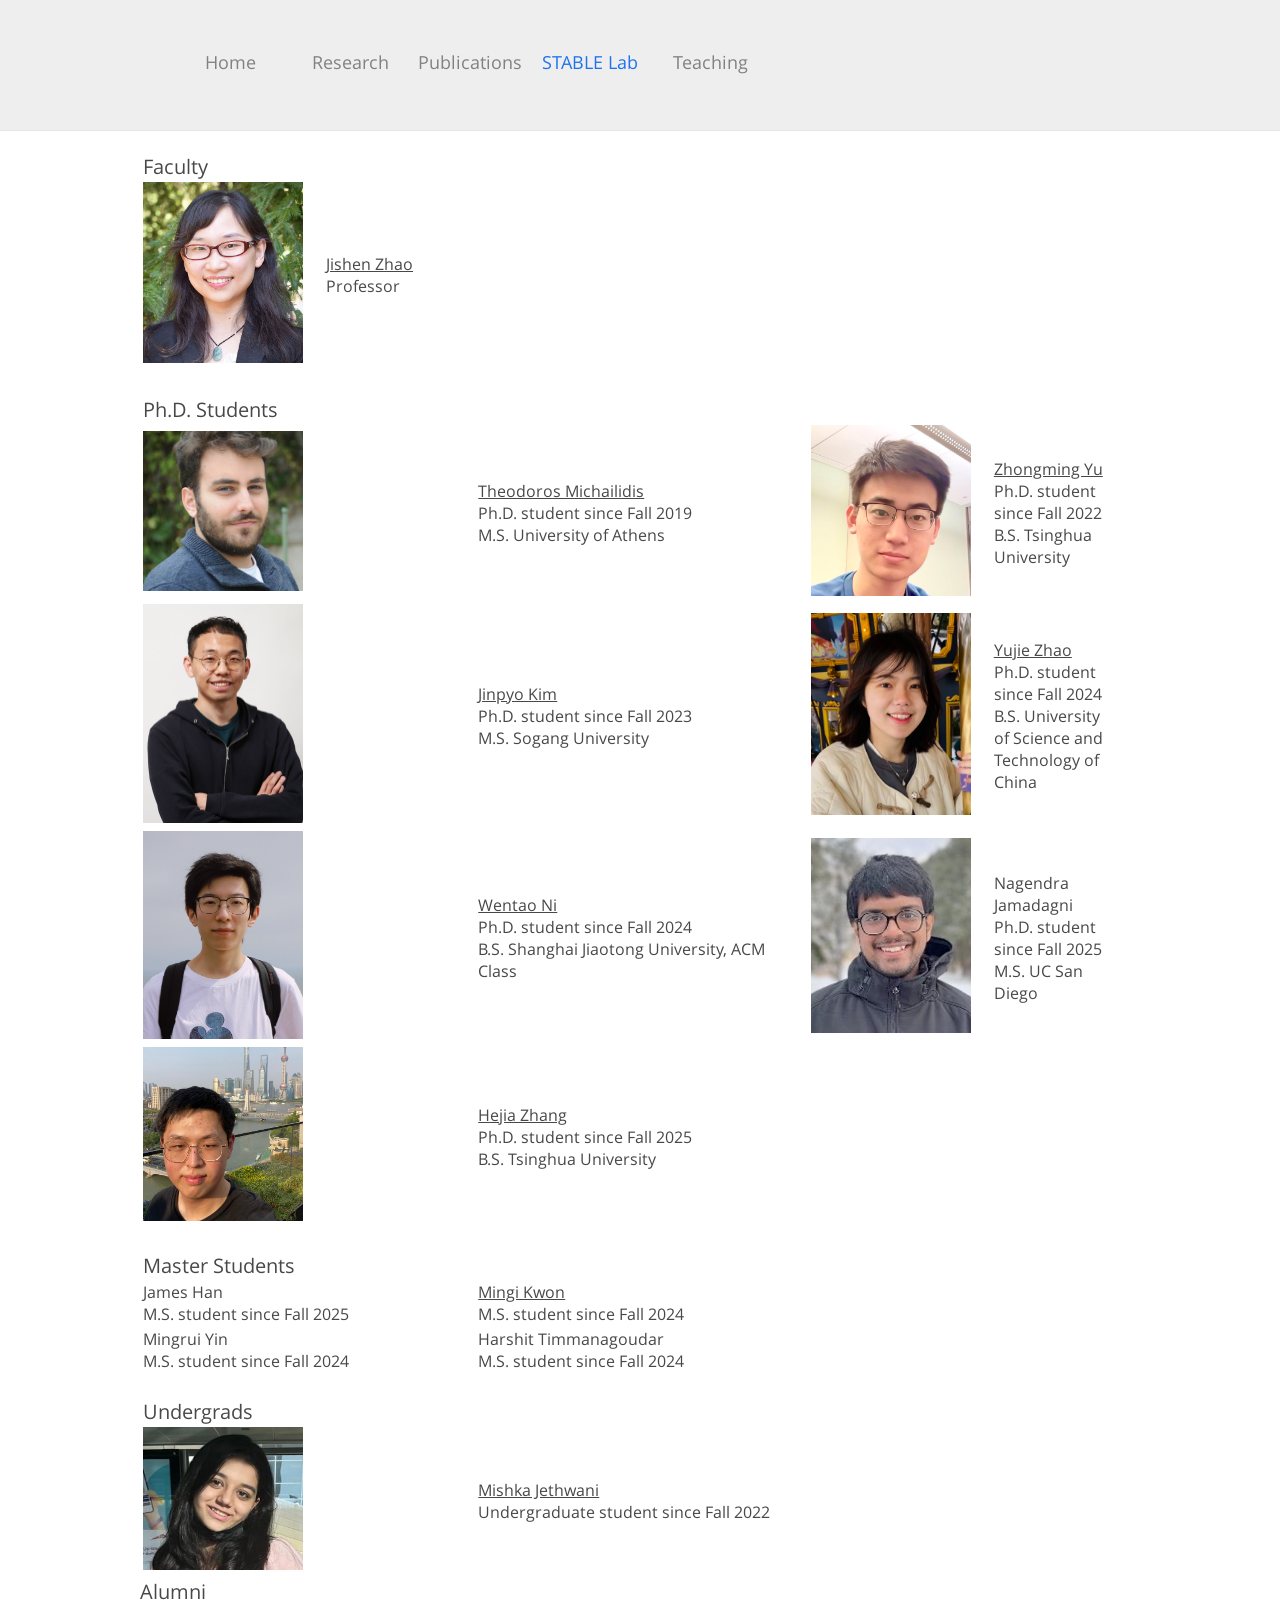
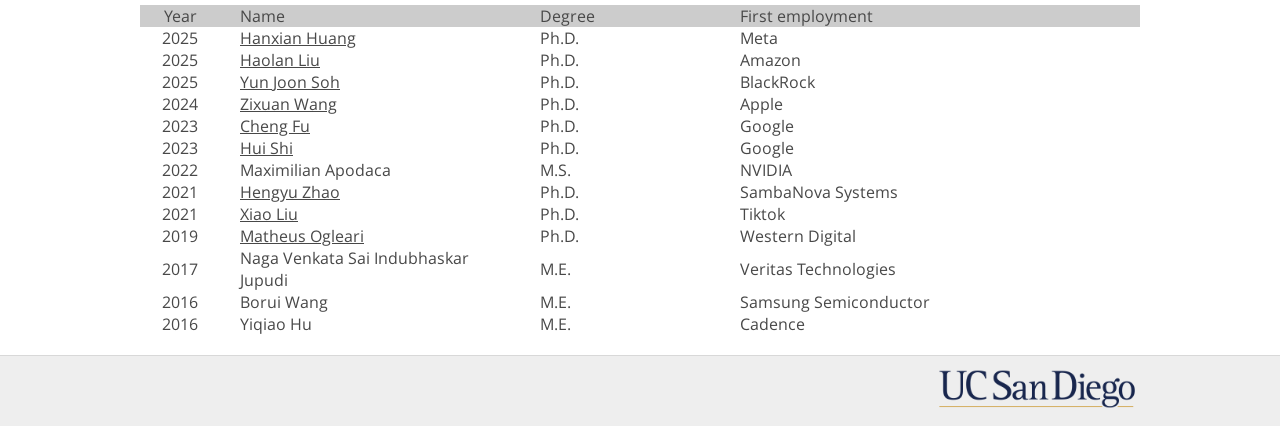
==== lab.html @ 48b16930 "rename people tag and page to lab" ====
<!DOCTYPE HTML>
<!-- Website template by freewebsitetemplates.com -->
<html>
<head>
	<meta charset="UTF-8">
	<title>STABLE Lab</title>
	<link rel="stylesheet" href="css/style.css" type="text/css">
</head>
<body>
	<div id="header">
		<div>
			<ul id="navigation">
				<li>
					<a href="index.html">Home</a>
				</li>
				<li>
					<a href="research.html">Research</a>
				</li>
				<li>
					<a href="publications.html">Publications</a>
				</li>
				<!-- <li>
					<a href="news.html">News</a>
				</li> -->
				<li class="active">
					<a href="lab.html">STABLE Lab</a>
				</li>
				<li>
					<a href="teaching.html">Teaching</a>
				</li>
			</ul>
		</div>
	</div>
	<div id="contents">
		<div>
			<table class="people-table">
				<tr>
					<td class="td-heading">Faculty </td>
				</tr>
				<tr>
					<td>
						<img width="160" src="images/jishen2.jpg"></img>
					</td>
					<td>
						<a href="index.html">Jishen Zhao</a><br>
						Professor
					</td>
				</tr>
			</table>
		</div>
		<div>
			<table class="people-table">
				<tr>
					<td height="20px"></td>
				</tr>
				<tr>
					<td class="td-heading">Ph.D. Students </td>
				</tr>
				<tr>
					<td width="15%">
						<img width="160" src="images/students/Theodoros.jpg"></img>
					</td>
					<td width="35%">
					        <a href="https://tmichailidis.github.io/">Theodoros Michailidis</a><br>
						Ph.D. student since Fall 2019<br>
						M.S. University of Athens
					</td>
					<td width="15%">
						<img width="160" src="images/students/Zhongming.jpg"></img>
					</td>
					<td width="35%">
						<a href="https://fishmingyu.github.io/">Zhongming Yu</a><br>
						Ph.D. student since Fall 2022<br>
						B.S. Tsinghua University
					</td>
				</tr>
				<tr>
					<td width="15%">
                        <img width="160" src="images/students/Jinpyo.jpg"></img>
                    </td>
                    <td width="35%">
                        <a href="https://jinpyo-cs.github.io/">Jinpyo Kim</a><br>
                        Ph.D. student since Fall 2023<br>
                        M.S. Sogang University
                    </td>
                    <td width="15%">
                        <img width="160" src="images/students/YujieZhao.jpg"></img>
                    </td>
                    <td width="35%">
                        <a href="https://norahyujiezhao.github.io/">Yujie Zhao</a><br>
                        Ph.D. student since Fall 2024<br>
                        B.S. University of Science and Technology of China
                    </td>
                </tr>
				<tr>
                    <td width="15%">
                        <img width="160" src="images/students/WentaoNi.jpg"></img>
                    </td>
					<td width="35%">
                        <a href="https://wennitao.github.io/">Wentao Ni</a><br>
                        Ph.D. student since Fall 2024<br>
                        B.S. Shanghai Jiaotong University, ACM Class
                    </td>
					<td width="15%">
                       <img width="160" src="images/students/NagendraJamadagni.jpg"></img>
                    </td>
					<td width="35%">
                        <a>Nagendra Jamadagni</a><br>
                        Ph.D. student since Fall 2025<br>
                        M.S. UC San Diego
                    </td>
				</tr>
                <tr>
                    <td width="15%">
                       <img width="160" src="images/students/HejiaZhang.jpg"></img>
                    </td>
					<td width="35%">
                        <a href="https://hejiaz2023.github.io/">Hejia Zhang</a><br>
                        Ph.D. student since Fall 2025<br>
                        B.S. Tsinghua University
                    </td>
				</tr>
				<tr>
					<td height="20px"></td>
				</tr>
				<tr>
					<td class="td-heading">Master Students </td>
				</tr>
				<tr>   
                    <td width="35%">                                                                                                                  
                       <a>James Han</a><br>                                                                                                    
                       M.S. student since Fall 2025<br>
                    </td>  
                    <td width="35%">                                                                                                                  
                       <a href="https://www.linkedin.com/in/mingikwon00/">Mingi Kwon</a><br>
                       M.S. student since Fall 2024<br>
                    </td> 
				</tr>
                <tr>                                                                                                                          
                    <td width="35%">                                                                                                                  
                       <a>Mingrui Yin</a><br>                                                                                                    
                       M.S. student since Fall 2024<br>
                    </td> 
                    <td width="35%">                                                                                                                  
                       <a>Harshit Timmanagoudar</a><br>                                                                                                    
                       M.S. student since Fall 2024<br>
                    </td> 
				</tr>
				<tr>
					<td height="20px"></td>
				</tr>
				<tr>
					<td class="td-heading">Undergrads</td>
				</tr>
				<tr>
					<td width="15%">
						<img width="160" src="images/students/MishkaJethwani.jpg"></img>
					</td>
					<td width="35%">
						<a href="https://www.linkedin.com/in/mishka-jethwani/">Mishka Jethwani</a><br>
                                                Undergraduate student since Fall 2022<br>
					</td>
				</tr>
			</table>
		</div>
		<div>
			<table class="people-table" cellpadding="0" style="border-collapse: collapse;">
				<tr>
					<td class="td-heading">Alumni </td>
				</tr>
				<tr bgcolor="#CCCCCC">
					<td width="10%" align="center"> Year </td>
					<td width="30%"> Name </td>
					<td width="20%"> Degree </td>
					<td width="40%"> First employment</td>
				</tr>
				<tr>
                                        <td width="10%" align="center"> 2025 </td>
                                        <td width="30%"> <a href="https://hanxian97.github.io/"> Hanxian Huang </a></td>
                                        <td width="20%"> Ph.D. </td>
                                        <td width="40%"> Meta</td>
                                </tr>
				<tr>
                                        <td width="10%" align="center"> 2025 </td>
                                        <td width="30%"> <a href="https://www.linkedin.com/in/haolan-liu-734343145/"> Haolan Liu </a></td>
                                        <td width="20%"> Ph.D. </td>
                                        <td width="40%"> Amazon</td>
                                </tr>
				<tr>
                                        <td width="10%" align="center"> 2025 </td>
                                        <td width="30%"> <a href="https://www.yunjoonsoh.info/"> Yun Joon Soh </a></td>
                                        <td width="20%"> Ph.D. </td>
                                        <td width="40%"> BlackRock</td>
                                </tr>
				<tr>
                                        <td width="10%" align="center"> 2024 </td>
                                        <td width="30%"> <a href="https://www.zixuan.wang/"> Zixuan Wang </a></td>
                                        <td width="20%"> Ph.D. </td>
                                        <td width="40%"> Apple</td>
                                </tr>
				<tr>
                                        <td width="10%" align="center"> 2023 </td>
                                        <td width="30%"> <a href="https://chengfu0118.github.io/"> Cheng Fu </a></td>
                                        <td width="20%"> Ph.D. </td>
                                        <td width="40%"> Google</td>
                                </tr>
				 <tr>
                                        <td width="10%" align="center"> 2023 </td>
                                        <td width="30%"> <a href="https://www.linkedin.com/in/huishi1992/"> Hui Shi </a></td>
                                        <td width="20%"> Ph.D. </td>
                                        <td width="40%"> Google</td>
                                </tr>
				<tr>
                                        <td width="10%" align="center"> 2022 </td>
                                        <td width="30%"> <a> Maximilian Apodaca </a></td>
                                        <td width="20%"> M.S. </td>
                                        <td width="40%"> NVIDIA</td>
                                </tr>
				<tr>
					<td width="10%" align="center"> 2021 </td>
					<td width="30%"> <a href="https://hengyuzhao.weebly.com/">Hengyu Zhao</a></td>
					<td width="20%"> Ph.D. </td>
					<td width="40%"> SambaNova Systems</td>
				</tr>
				<tr>
					<td width="10%" align="center"> 2021 </td>
					<td width="30%"> <a href="http://cseweb.ucsd.edu/~x1liu/">Xiao Liu</a></td>
					<td width="20%"> Ph.D. </td>
					<td width="40%"> Tiktok</td>
				</tr>
				<tr>
					<td width="10%" align="center"> 2019 </td>
					<td width="30%"> <a href="https://users.soe.ucsc.edu/~mogleari/">Matheus Ogleari</a></td>
					<td width="20%"> Ph.D. </td>
					<td width="40%"> Western Digital</td>
				</tr>
				<tr>
					<td width="10%" align="center"> 2017 </td>
					<td width="30%"> Naga Venkata Sai Indubhaskar Jupudi </td>
					<td width="20%"> M.E. </td>
					<td width="40%"> Veritas Technologies </td>
				</tr>
				<tr>
					<td width="10%" align="center"> 2016 </td>
					<td width="30%"> Borui Wang </td>
					<td width="20%"> M.E. </td>
					<td width="40%"> Samsung Semiconductor </td>
				</tr>
				<tr>
					<td width="10%" align="center"> 2016 </td>
					<td width="30%"> Yiqiao Hu </td>
					<td width="20%"> M.E. </td>
					<td width="40%"> Cadence </td>
				</tr>
			</table>
		</div>
	</div>
	<div id="footer">
		<div class="clearfix">
			<table width="100%">
				<tr>
					<td align="right"><a href="http://www.ucsc.edu/"><img width="200" src="images/logo_UCSD.png"></img></a></td>
			</table>
		</div>
	</div>
	
	<!-- Start of StatCounter Code for Default Guide -->
	<script type="text/javascript">
	 var sc_project=6189261; 
	 var sc_invisible=1; 
	 var sc_security="7d77b3cb"; 
	 var scJsHost = (("https:" == document.location.protocol) ?
	 "https://secure." : "http://www.");
	 document.write("<sc"+"ript type='text/javascript' src='" +
	 scJsHost+
	 "statcounter.com/counter/counter.js'></"+"script>");
	</script>
	<noscript><div class="statcounter"><a title="shopify
	analytics ecommerce" href="http://statcounter.com/shopify/"
	target="_blank"><img class="statcounter"
	src="http://c.statcounter.com/6189261/0/7d77b3cb/1/"
	alt="shopify analytics ecommerce"></a></div></noscript>
	<!-- End of StatCounter Code for Default Guide -->
</body>
</html>
---- css/style.css ----
/* Website template by freewebsitetemplates.com */
@font-face {
	font-family: 'OpenSans';
	src: url('../fonts/OpenSans-Regular.eot');
	src: local('☺'), url('../fonts/OpenSans-Regular.woff') format('woff'), url('../fonts/OpenSans-Regular.ttf') format('truetype'), url('../fonts/OpenSans-Regular.svg') format('svg');
	font-weight: normal;
	font-style: normal;
}
@font-face {
	font-family: 'Play';
	src: url('../fonts/Play-Regular.eot');
	src: local('☺'), url('../fonts/Play-Regular.woff') format('woff'), url('../fonts/Play-Regular.ttf') format('truetype'), url('../fonts/Play-Regular.svg') format('svg');
	font-weight: normal;
	font-style: normal;
}
body {
	background-color: #fff;
	font-family: 'OpenSans';
	margin: 0;
}
img {
	border: 0;
}
.clearfix:after, #contents:after {
	clear:both;
	content:"";
	display:block;
	height:1%;
	line-height:0;
	visibility:hidden;
}
.btn {
	background: url(../images/bg-button.png) no-repeat;
	background-position: 0 -70px;
	color: #fff;
	display: inline-block;
	font: 24px/60px 'OpenSans';
	height: 60px;
	width: 230px;
	text-align: center;
	text-decoration: none;
	text-transform: uppercase;
}
.btn:hover {
	background-position: 0 0;
}
/*------------------------------ HEADER ------------------------------*/
#header {
	background-color: #eee;
	border-bottom: 1px solid #e6e6e6;
	padding: 27px 0;
}
#header > div, #footer > div {
	width: 1000px;
	margin: 0 auto;
	padding: 0 20px;
}
/** Logo **/
#header .logo {
	float: left;
	margin-right: 20px;
}
#header .logo a {
	background: url(../images/ucsclogo.png) no-repeat center top;
	color: #000;
	display: block;
	font: 15px/30px 'Play';
	height: 20px;
	width: 76px;
	padding-top: 68px;
	text-decoration: none;
	text-transform: uppercase;
}
/** Navigation **/
#navigation {
	display: inline-block;
	list-style: none;
	line-height: 10px;
	margin: 30px;
	padding: 0;
}
#navigation ul {
	display: inline-block;
	list-style: none;
	margin: 30px;
	padding: 0;
}
#navigation li {
	float: left;
	width: 120px;
	text-align: center;
}
#navigation li a {
	color: #818181;
	font-size: 18px;
	line-height: 10px;
	text-decoration: none;
}
#navigation li a:hover {
	color: #000;
}
#navigation li.active a {
	color: #1f72ef;
}


#adbox {
	background: url(../images/bg-adbox.jpg) repeat-x left top;
	height: 380px;
	padding: 60px 0;
}
#adbox > div {
	width: 800px;
	margin: 0 auto;
	padding: 0 80px;
}
#adbox > div img {
	float: right;
	margin-left: 60px;
}
#adbox h1, #adbox h2 {
	color: #2c2c2c;
	font-size: 60px;
	line-height: 60px;
	margin: 0;
	text-transform: uppercase;
}
#adbox h2 {
	font-size: 30px;
	line-height: 36px;
	text-transform: none;
}
#adbox p {
	font-size: 16px;
	line-height: 24px;
	margin: 0;
}
#adbox p span {
	display: block;
	font-size: 12px;
	width: 360px;
	padding: 24px 0;
	text-align: center;
}
#adbox p span b {
	font-weight: normal;
	display: block;
	width: 256px;
}
/*------------------------------ CONTENTS ------------------------------*/
#contents {
	min-height: 600px;
	width: 1000px;
	margin: 0 auto;
	padding: 20px 0px;
}
h1 {
	color: #3e3e3e;
	font-size: 30px;
	font-weight: normal;
	line-height: 30px;
	margin: 0 0 30px;
}
h2 {
	color: #2c2c2c;
	font-size: 24px;
	font-weight: normal;
	line-height: 24px;
	margin: 0 0 12px;
}
p {
	color: #585858;
	font-size: 16px;
	line-height: 24px;
	margin: 0 0 10px;
}
p a {
	color: #585858;
}
p a:hover {
	color: #000;
}
li a {
	color: #484848;
}
li a:hover {
	color: #000;
}
td {
	color: #484848;
}
td a {
	color: #484848;
}
td a:hover {
	color: #000;
}
#tagline h1 {
	margin-left: 20px;
}
#tagline > div {
	float: left;
	width: 400px;
	margin: 0 10px;
}
#contents .photo {
	float:left;
	width: 350px;
	margin: 0 auto;
	color: #585858;
	font-size: 12px;
}
.photo > a {
	color: #585858;
	font-size: 12px;
}
.photo > div {
	display: inline-block;
	margin: 0 0 0px;
}
.photo > div img {
	float: left;
	margin-right: 50px;
	margin-top: 0px;
}
#contents .info {
	float:left;
	width:650px;
	height:100%;
}
#contents .research {
	float:left;
	width:650px;
	height:100%;
}
#contents .recent-news {
	width: 1000px;
	margin: 0 auto;
}
.recent-news > ul {
	margin: 0;
	color: #585858;
	font-size: 16px;
}
#contents .selected-publications {
	width: 1000px;
	margin: 0 auto;
}
.selected-publications > ul {
	margin: 0;
	color: #585858;
	font-size: 16px;
}
.news li {
	list-style: none;
	margin: 0;
}
.news-time{
	font-size: 20px;
	padding-top: 10px;
	padding-bottom: 10px;
}
.news-item{
	padding-left: 20px;
}
.people-table td{
	padding-right: 20px;
	padding-top: 0;
}
.td-heading{
	padding-bottom: 0px;
	padding-top: 0;
	font-size: 20px;
}
.class-title {
	font-size: 20px;
}
/*

#contents .features {
	width: 1000px;
	margin: 0 auto;
}
.features > div {
	display: inline-block;
	margin: 0 0 30px;
}
.features > div img {
	float: left;
	margin-right: 20px;
	margin-top: 36px;
}
.date {
	float: left;
	height: 78px;
	width: 70px;
	margin-right: 20px;
	border: 1px solid #d5d5d5;
	text-align: center;
}
.date p {
	margin: 12px 0 0;
}
.date p span {
	display: block;
	font-size: 30px;
	margin-bottom: 6px;
}
.author {
	color: #585858;
	display: block;
	font-size: 12px;
}
.more {
	background-color: #727272;
	color: #fff;
	display: inline-block;
	font-size: 14px;
	line-height: 30px;
	width: 100px;
	text-align: center;
	text-decoration: none;
}
.more:hover, .message input[type='submit']:hover {
	background-color: #f99600;
	color: #000;
}
*/
/** main **/
/*
.main {
	float: left;
	background: url(../images/divider.png) repeat-y right top;
	min-height: 100px;
	width: 620px;
	padding-right: 24px;
}
.main h1, .sidebar h1 {
	margin: 0 0 12px;
	position: relative;
	top: -18px;
}
.main h2 span {
	display: block;
	font-size: 12px;
}
*/
/** sidebar **/
/*
.sidebar {
	float: left;
	min-height: 848px;
	width: 216px;
	margin-left: 20px;
}
.sidebar ul, .news {
	list-style: none;
	margin: 0;
	padding: 0;
}
.news li {
	border-top: 1px solid #d5d5d5;
	padding: 24px 30px 0 100px;
	position: relative;
}
.news li .date {
	float: none;
	position: absolute;
	left: 0;
	top: 30px;
}
.news li > p span, .post > span {
	display: block;
	text-align: right;
}
.posts {
	border-top: 1px solid #d5d5d5;
}
.posts li {
	border-bottom: 1px solid #d5d5d5;
	padding: 24px 10px 0;
}
.posts li p {
	font-size: 14px;
}
.posts li .title {
	font-size: 16px;
	font-weight: normal;
	margin: 0 0 12px;
}
.posts li .title a {
	color: #2c2c2c;
	font-size: 16px;
	text-decoration: none;
}
.post {
	width: 785px;
	margin: 0 auto;
}
.post h1 {
	padding-top: 12px;
}
#about {
	width: 740px;
	margin: 0 auto;
}
#about h1, .section h1 {
	border-bottom: 1px solid #e0e0e0;
	padding-bottom: 12px;
}
.section {
	float: left;
	width: 390px;
	margin-right: 50px;
}
.section h1 {
	margin-bottom: 18px;
}
.message input[type='text'], .message textarea {
	color: #aeaeae;
	font-size: 13px;
	height: 33px;
	line-height: 33px;
	width: 380px;
	border: 1px solid #d5d5d5;
	margin: 0 0 6px;
	padding: 0 4px;
}
.message textarea {
	height: 175px;
	overflow: auto;
	resize: none;
}
.message input[type='submit'] {
	float: right;
	background-color: #818181;
	color: #d5d5d5;
	cursor: pointer;
	font: 13px/30px Arial, Helvetica, sans-serif;
	height: 30px;
	border: 0;
	margin: 0;
	padding: 0 10px;
}
.contact {
	background-color: #f8f8f8;
	width: 270px;
	padding: 124px 60px;
	text-align: center;
}
.contact p span {
	color: #2c2c2c;
	display: block;
	font-size: 30px;
	line-height: 36px;
	padding: 18px 0;
}
*/
/*------------------------------ PUBLICATION ------------------------------*/
.publication li{
/*	font-weight: bold;*/
	color: #585858;
	font-size: 16px;
}
.bib-venue{
	font-style: italic;
	color: #585858;
	font-size: 16px;
}
.award {
	color: #ff0000
}
.code {
        color: #3498db 
}
/*------------------------------ FOOTER ------------------------------*/
#footer {
	background-color: #eee;
	border-top: 1px solid #d8d8d8;
	padding: 10px 0;
}
#footer p {
	font-size: 12px;
	line-height: 10px;
	padding-left: 10px;
}
#footer td {
	font-size: 12px;
}
#connect {
	float: right;
	display: inline-block;
	margin-right: 30px;
}
/*
#connect a {
	background: url(../images/icons.png) no-repeat;
	display: inline-block;
	height: 30px;
	width: 30px;
	margin: 0 10px;
}
#connect a.googleplus {
	background-position: 0 -40px;
}
#connect a.twitter {
	background-position: 0 -80px;
}
#connect a.tumbler {
	background-position: 0 -120px;
}
#connect a.facebook:hover {
	background-position: -40px 0;
}
#connect a.googleplus:hover {
	background-position: -40px -40px;
}
#connect a.twitter:hover {
	background-position: -40px -80px;
}
#connect a.tumbler:hover {
	background-position: -40px -120px;
}
*/
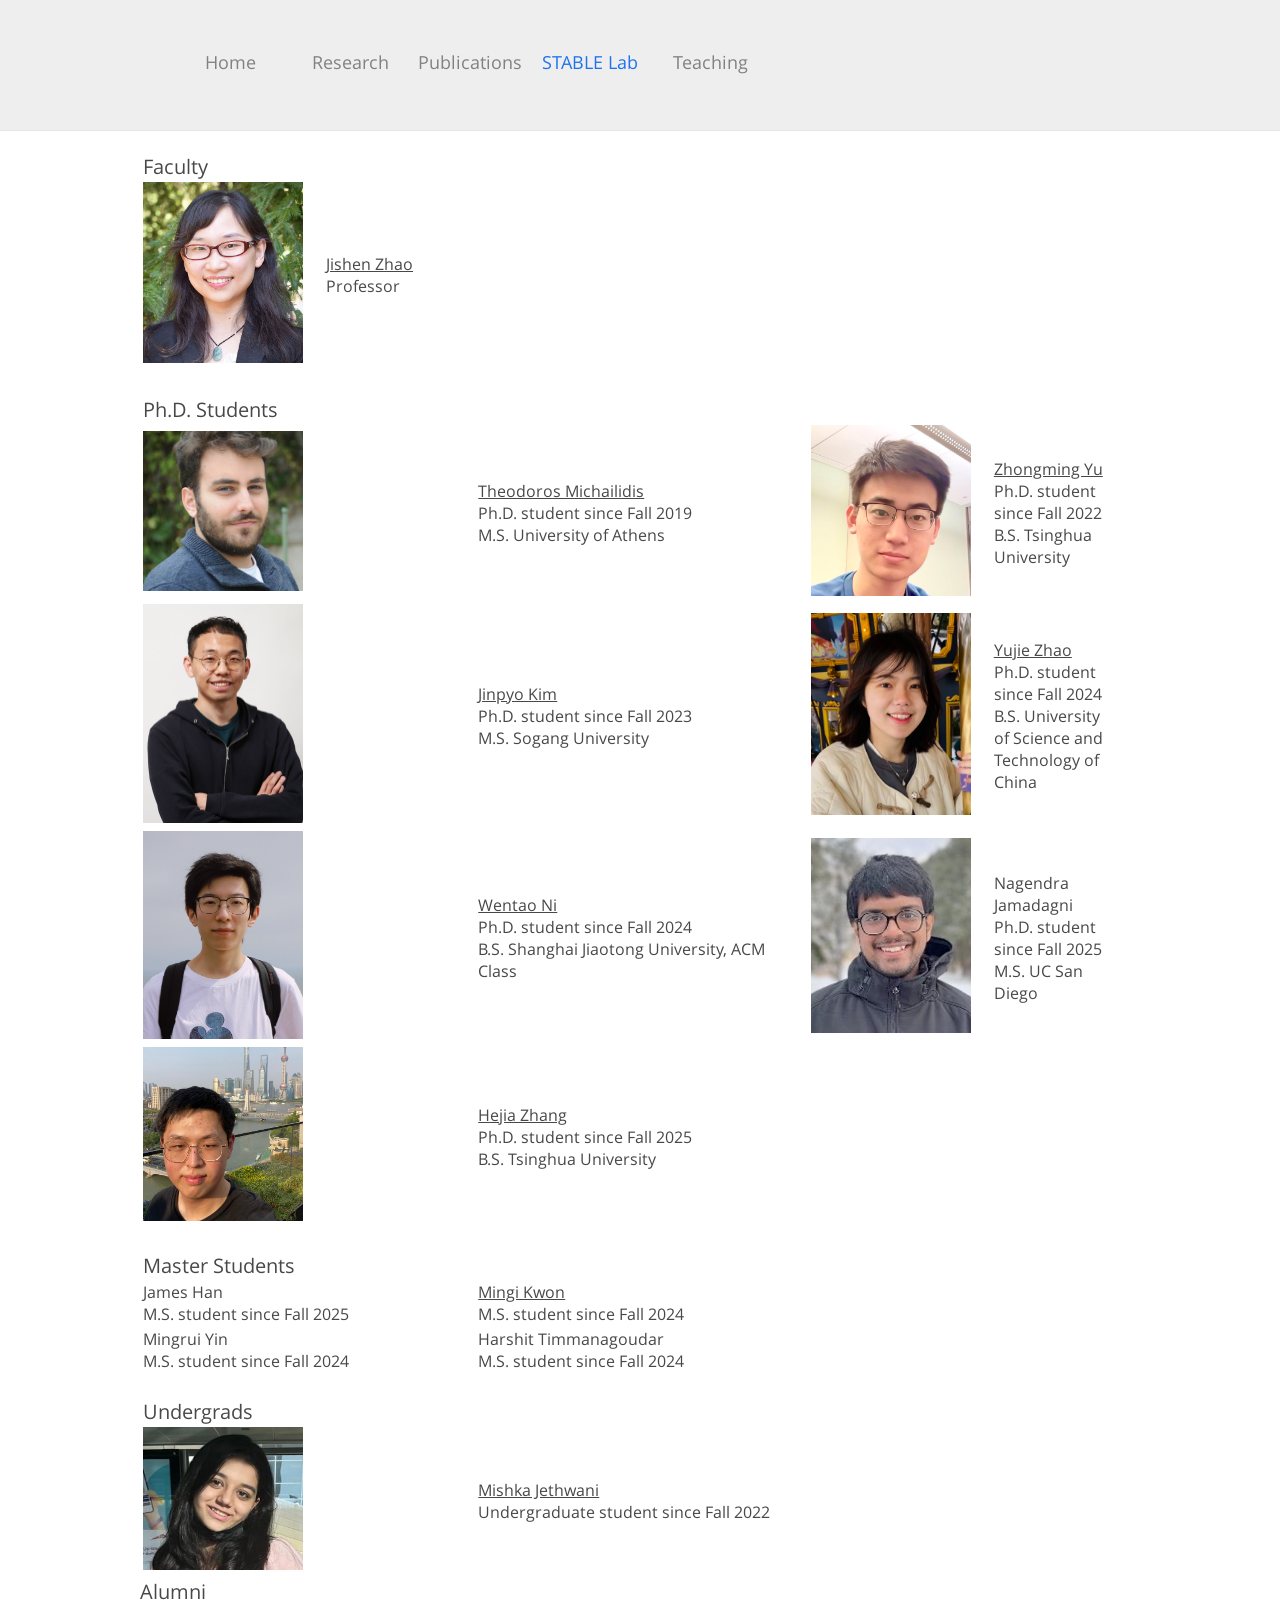
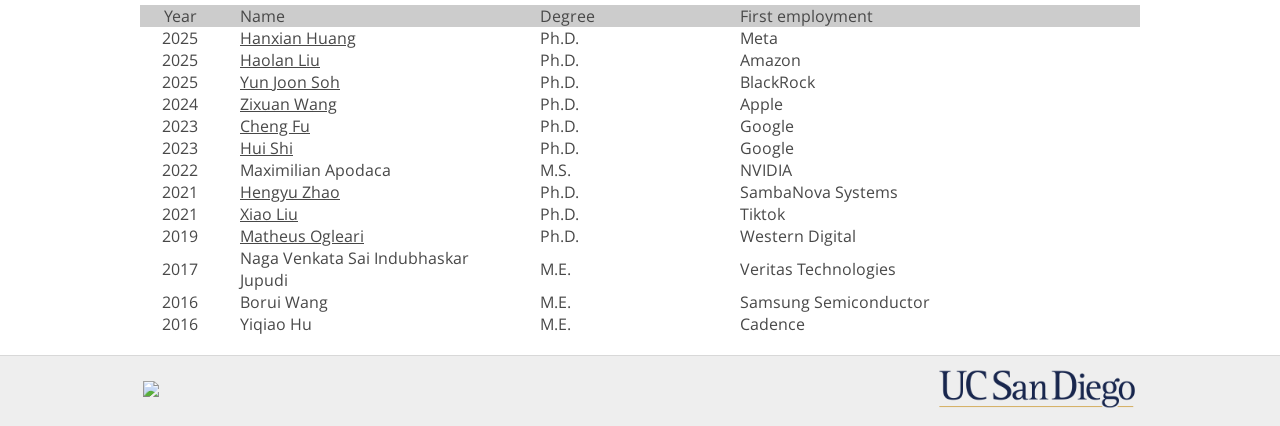
==== commit e4b73ffd: "add stable lab logo" ====
--- a/lab.html
+++ b/lab.html
@@ -259,7 +259,9 @@
 		<div class="clearfix">
 			<table width="100%">
 				<tr>
+					<td align="left"><a href="lab.html"><img height="45" src="images/stable.jpg"></img></a></td>
 					<td align="right"><a href="http://www.ucsc.edu/"><img width="200" src="images/logo_UCSD.png"></img></a></td>
+				</tr>
 			</table>
 		</div>
 	</div>
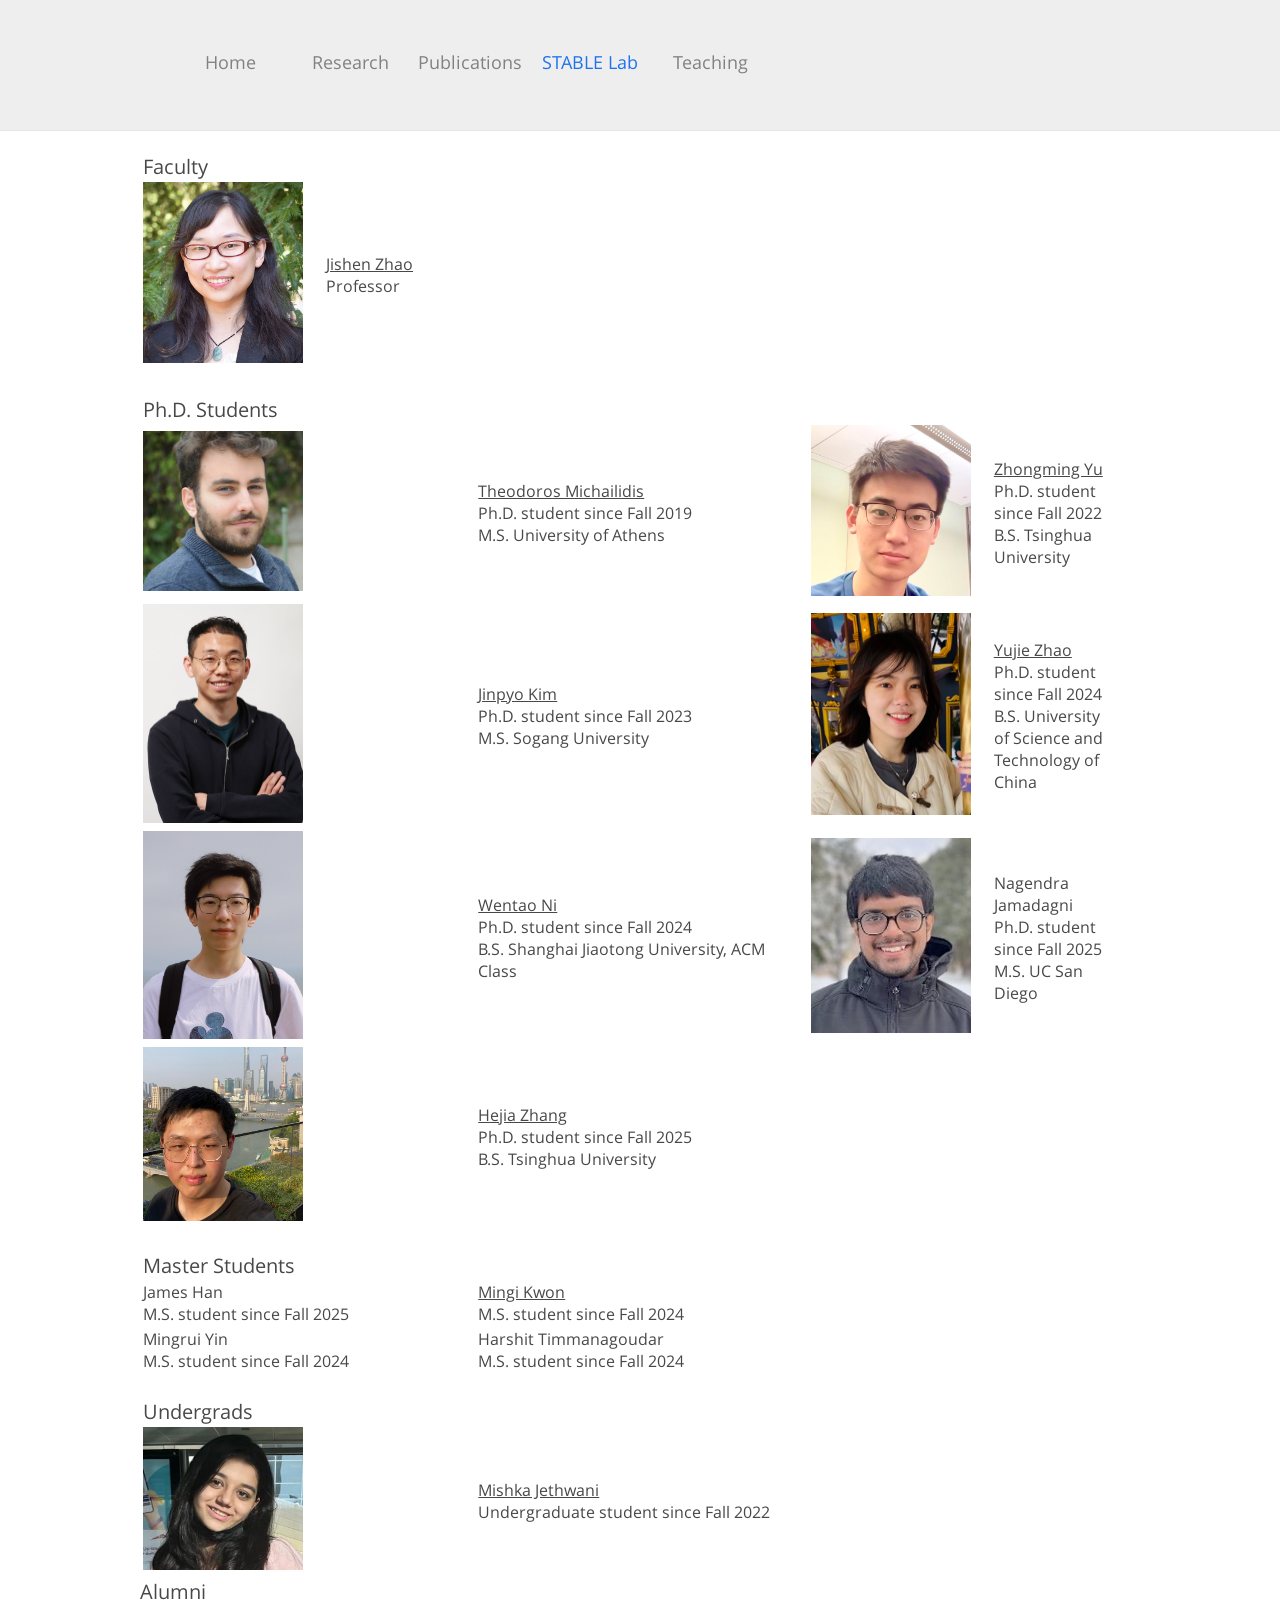
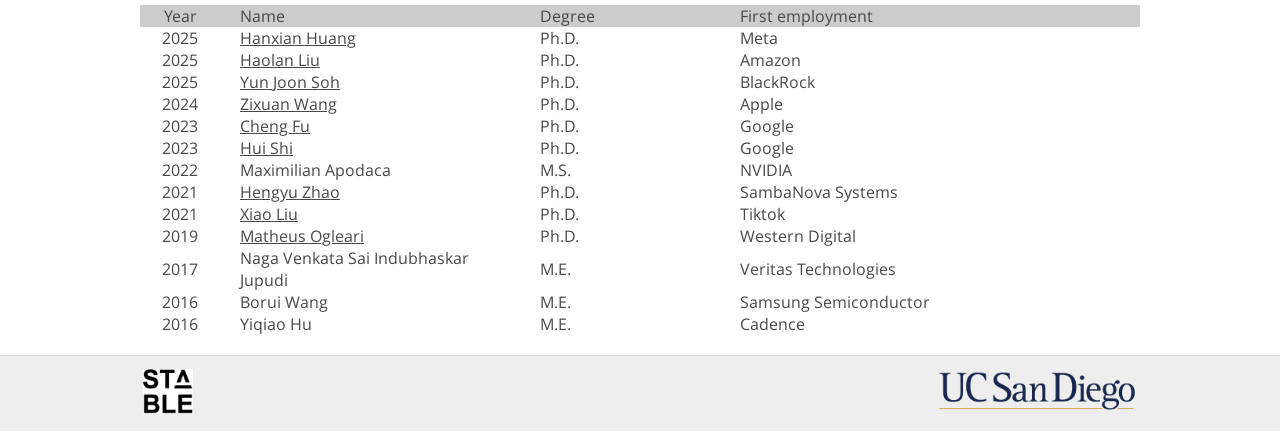
==== commit 81f44573: "fix typo" ====
--- a/lab.html
+++ b/lab.html
@@ -260,7 +260,7 @@
 			<table width="100%">
 				<tr>
 					<td align="left"><a href="lab.html"><img height="45" src="images/stable.jpg"></img></a></td>
-					<td align="right"><a href="http://www.ucsc.edu/"><img width="200" src="images/logo_UCSD.png"></img></a></td>
+					<td align="right"><a href="https://www.ucsd.edu/"><img width="200" src="images/logo_UCSD.png"></img></a></td>
 				</tr>
 			</table>
 		</div>
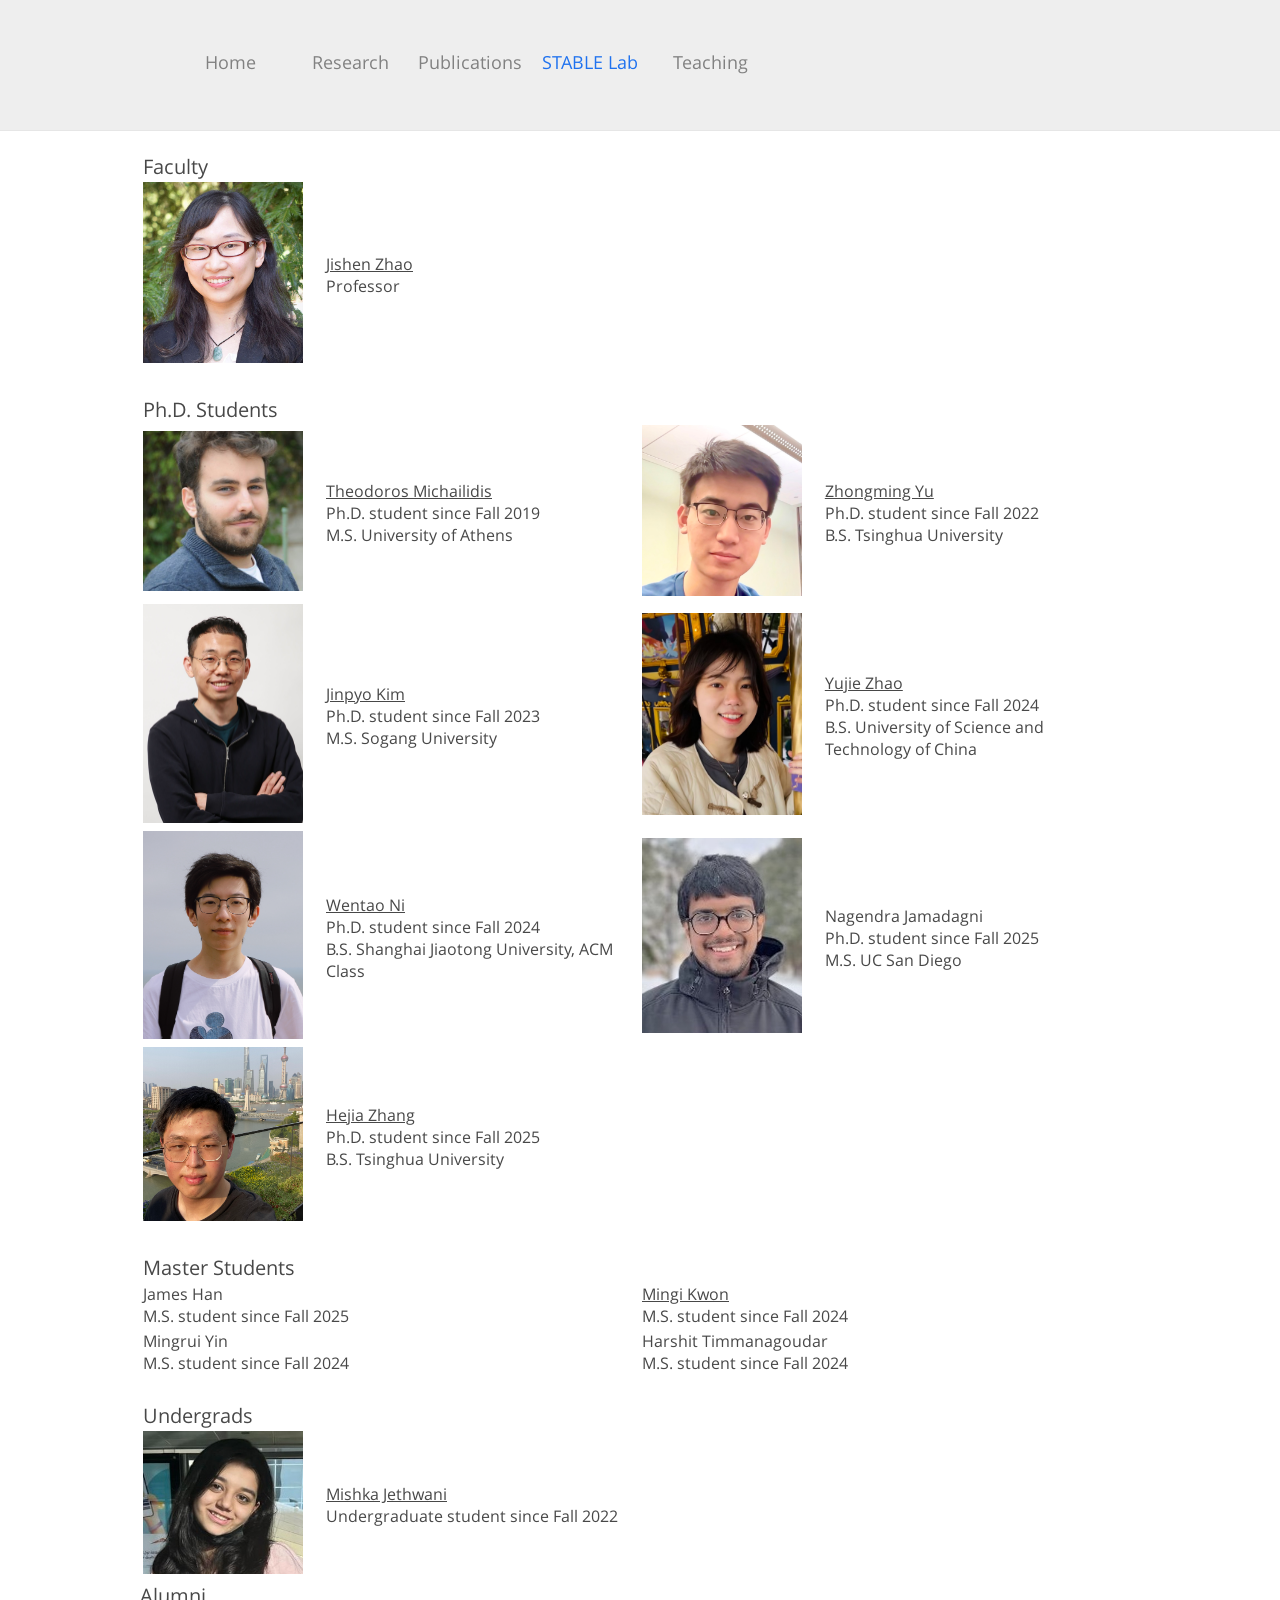
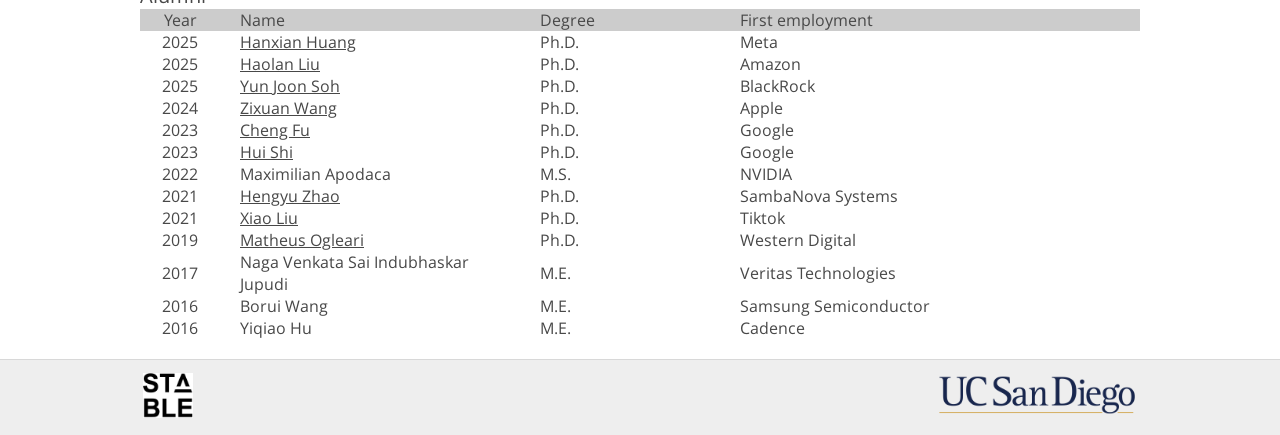
==== commit 6a72a988: "fix lab page phd students unbalanced column width" ====
--- a/lab.html
+++ b/lab.html
@@ -49,12 +49,12 @@
 			</table>
 		</div>
 		<div>
-			<table class="people-table">
-				<tr>
-					<td height="20px"></td>
-				</tr>
-				<tr>
-					<td class="td-heading">Ph.D. Students </td>
+			<table class="people-table" width="100%">
+				<tr>
+					<td height="20px" colspan="4"></td>
+				</tr>
+				<tr>
+					<td class="td-heading" colspan="4">Ph.D. Students </td>
 				</tr>
 				<tr>
 					<td width="15%">
@@ -119,38 +119,44 @@
                         Ph.D. student since Fall 2025<br>
                         B.S. Tsinghua University
                     </td>
-				</tr>
-				<tr>
-					<td height="20px"></td>
-				</tr>
-				<tr>
-					<td class="td-heading">Master Students </td>
+                    <td width="15%"></td>
+                    <td width="35%"></td>
+				</tr>
+			</table>
+			<table class="people-table" width="100%">
+				<tr>
+					<td height="20px" colspan="2"></td>
+				</tr>
+				<tr>
+					<td class="td-heading" colspan="2">Master Students </td>
 				</tr>
 				<tr>   
-                    <td width="35%">                                                                                                                  
+                    <td width="50%">                                                                                                                  
                        <a>James Han</a><br>                                                                                                    
                        M.S. student since Fall 2025<br>
                     </td>  
-                    <td width="35%">                                                                                                                  
+                    <td width="50%">                                                                                                                  
                        <a href="https://www.linkedin.com/in/mingikwon00/">Mingi Kwon</a><br>
                        M.S. student since Fall 2024<br>
                     </td> 
 				</tr>
                 <tr>                                                                                                                          
-                    <td width="35%">                                                                                                                  
+                    <td width="50%">                                                                                                                  
                        <a>Mingrui Yin</a><br>                                                                                                    
                        M.S. student since Fall 2024<br>
                     </td> 
-                    <td width="35%">                                                                                                                  
+                    <td width="50%">                                                                                                                  
                        <a>Harshit Timmanagoudar</a><br>                                                                                                    
                        M.S. student since Fall 2024<br>
                     </td> 
 				</tr>
-				<tr>
-					<td height="20px"></td>
-				</tr>
-				<tr>
-					<td class="td-heading">Undergrads</td>
+			</table>
+			<table class="people-table" width="100%">
+				<tr>
+					<td height="20px" colspan="4"></td>
+				</tr>
+				<tr>
+					<td class="td-heading" colspan="4">Undergrads</td>
 				</tr>
 				<tr>
 					<td width="15%">
@@ -160,6 +166,8 @@
 						<a href="https://www.linkedin.com/in/mishka-jethwani/">Mishka Jethwani</a><br>
                                                 Undergraduate student since Fall 2022<br>
 					</td>
+					<td width="15%"></td>
+					<td width="35%"></td>
 				</tr>
 			</table>
 		</div>
